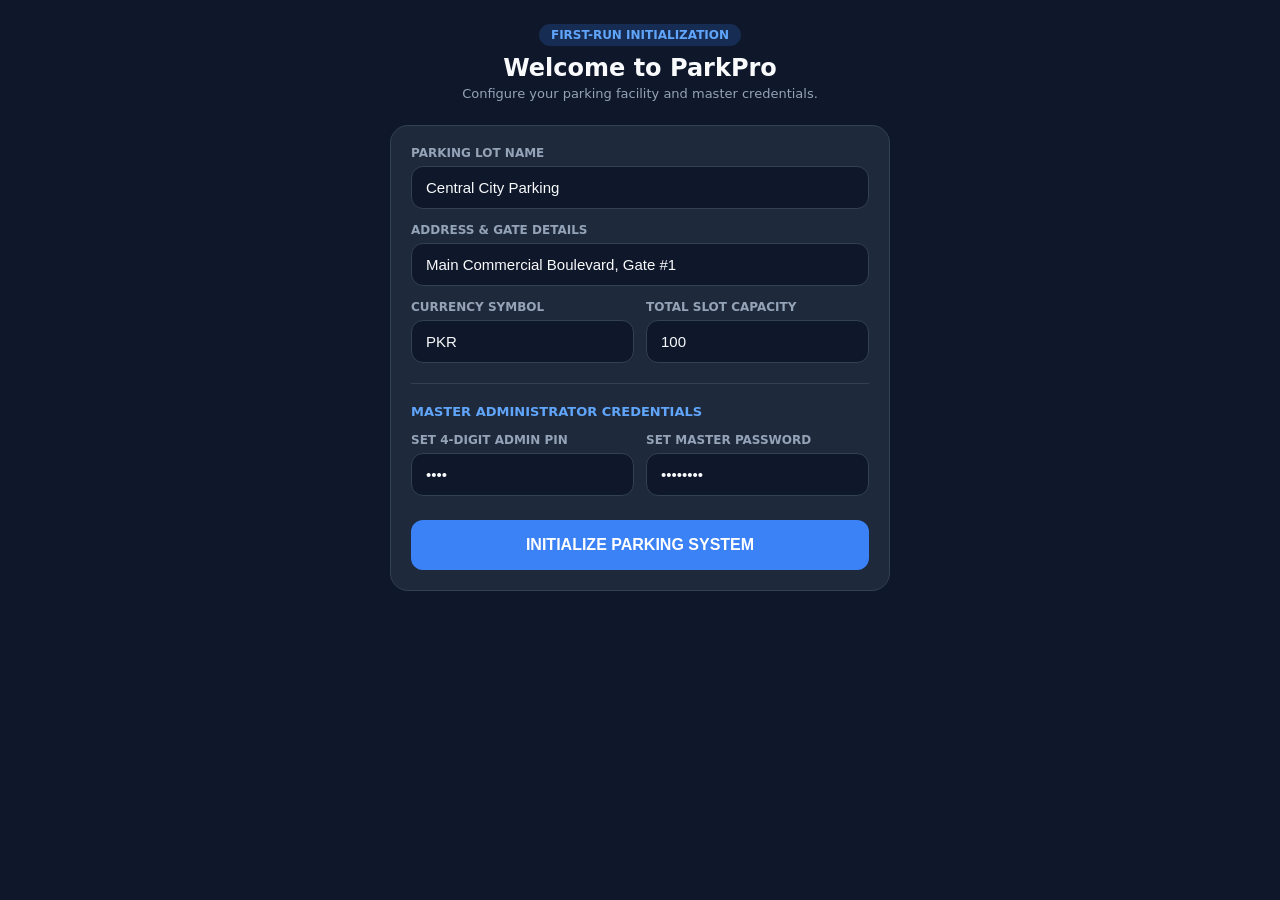
==== android/app/src/main/assets/index.html @ 8bcbd9bb "fix(android): bundle web assets locally with WebViewAssetLoader for 100% offline-first execution" ====
<!DOCTYPE html>
<html lang="en">
<head>
  <meta charset="UTF-8">
  <meta name="viewport" content="width=device-width, initial-scale=1.0, maximum-scale=1.0, user-scalable=no, viewport-fit=cover">
  <meta name="theme-color" content="#1e293b">
  <meta name="description" content="ParkPro: Offline-First Mobile Parking Management System">
  <link rel="manifest" href="manifest.json">
  <link rel="stylesheet" href="css/app.css">
  <title>ParkPro - Parking Management</title>
</head>
<body>

  <!-- Top App Header -->
  <header class="app-header">
    <div class="brand-wrapper">
      <div class="brand-logo">P</div>
      <div class="brand-title">ParkPro</div>
    </div>

    <div style="display:flex;align-items:center;gap:8px;">
      <!-- Language Switcher (English / Urdu) -->
      <button type="button" id="btnLangToggle" class="btn-mini-action" onclick="window.parkproI18n.toggleLanguage()" style="font-size:11px;font-weight:700;padding:4px 8px;">اردو</button>

      <!-- Active User Profile Chip -->
      <div id="userProfileChip" class="user-profile-chip" style="display:none;">
        <span id="userNameHeader">Admin</span>
        <span id="userRoleHeader" class="role-tag admin">ADMIN</span>
      </div>

      <!-- Network Status Badge -->
      <div id="networkStatus" class="status-badge">
        <span class="status-dot"></span>
        <span id="networkText">ONLINE</span>
      </div>

      <!-- Quick Lock Button -->
      <button type="button" id="btnLockApp" class="btn-lock" title="Lock App">
        <svg style="width:20px;height:20px;fill:currentColor;" viewBox="0 0 24 24"><path d="M18 8h-1V6c0-2.76-2.24-5-5-5S7 3.24 7 6v2H6c-1.1 0-2 .9-2 2v10c0 1.1.9 2 2 2h12c1.1 0 2-.9 2-2V10c0-1.1-.9-2-2-2zm-6 9c-1.1 0-2-.9-2-2s.9-2 2-2 2 .9 2 2-.9 2-2 2zm3.1-9H8.9V6c0-1.71 1.39-3.1 3.1-3.1 1.71 0 3.1 1.39 3.1 3.1v2z"/></svg>
      </button>
    </div>
  </header>

  <!-- Main Viewport -->
  <main class="main-content">
    
    <!-- VIEW 1: DASHBOARD -->
    <div id="viewDashboard" class="view-section">
      <section class="hero-actions">
        <button type="button" id="btnOpenEntry" class="action-btn btn-entry">
          <svg viewBox="0 0 24 24"><path d="M19 13h-6v6h-2v-6H5v-2h6V5h2v6h6v2z"/></svg>
          <span>SCAN PLATE</span>
        </button>
        <button type="button" id="btnOpenExit" class="action-btn btn-exit">
          <svg viewBox="0 0 24 24"><path d="M3 5v14c0 1.1.89 2 2 2h14c1.1 0 2-.9 2-2V5c0-1.1-.9-2-2-2H5c-1.11 0-2 .9-2 2zm12 4c0 1.66-1.34 3-3 3s-3-1.34-3-3 1.34-3 3-3 3 1.34 3 3zm-9 8c0-2 4-3.1 6-3.1s6 1.1 6 3.1v1H6v-1z"/></svg>
          <span>EXIT SCAN</span>
        </button>
      </section>

      <!-- Operational KPI Summary -->
      <section class="kpi-grid">
        <div class="kpi-card highlight">
          <span class="kpi-title">Currently Parked</span>
          <span id="kpiActiveParked" class="kpi-value">0</span>
        </div>
        <div class="kpi-card" data-allowed-roles="Admin,Manager">
          <span class="kpi-title">Today's Revenue</span>
          <span id="kpiTodayRevenue" class="kpi-value">0 PKR</span>
        </div>
        <div class="kpi-card">
          <span class="kpi-title">Today's Entries</span>
          <span id="kpiTodayEntries" class="kpi-value">0</span>
        </div>
        <div class="kpi-card">
          <span class="kpi-title">Today's Exits</span>
          <span id="kpiTodayExits" class="kpi-value">0</span>
        </div>
      </section>

      <!-- Occupancy Meter -->
      <section class="occupancy-card">
        <div class="occupancy-header">
          <span>Parking Lot Capacity</span>
          <span id="occupancyText">0 / 100 Slots (0%)</span>
        </div>
        <div class="progress-track">
          <div id="occupancyBar" class="progress-bar"></div>
        </div>
      </section>

      <!-- Recent Parked Vehicles List -->
      <div class="section-title">
        <span>Recent Parked Vehicles</span>
        <span style="font-size:12px;color:var(--accent-primary);cursor:pointer;" onclick="switchMainView('vehicles')">View All →</span>
      </div>

      <section id="parkedList" class="session-list">
        <!-- Dynamically populated -->
      </section>
    </div>

    <!-- VIEW 2: VEHICLES REGISTRY -->
    <div id="viewVehicles" class="view-section" style="display:none;">
      <div class="search-bar-wrapper">
        <svg class="search-icon" viewBox="0 0 24 24"><path d="M15.5 14h-.79l-.28-.27C15.41 12.59 16 11.11 16 9.5 16 5.91 13.09 3 9.5 3S3 5.91 3 9.5 5.91 16 9.5 16c1.61 0 3.09-.59 4.23-1.57l.27.28v.79l5 4.99L20.49 19l-4.99-5zm-6 0C7.01 14 5 11.99 5 9.5S7.01 5 9.5 5 14 7.01 14 9.5 11.99 14 9.5 14z"/></svg>
        <input type="text" id="registrySearchInput" class="search-input" placeholder="Search by Plate (e.g. ABC) or Ticket #...">
      </div>

      <div id="categoryFilterScroll" class="filter-scroll">
        <button type="button" class="filter-pill active" data-type="all">All Categories</button>
      </div>

      <div class="section-title">
        <span id="registryCountText">Parked Vehicles</span>
        <span style="font-size:12px;cursor:pointer;" onclick="renderFullVehiclesRegistry()">🔄 Refresh</span>
      </div>

      <section id="fullVehiclesList" class="session-list">
        <!-- Dynamically populated -->
      </section>
    </div>

    <!-- VIEW 3: REPORTS & SHIFTS (Admin & Manager) -->
    <div id="viewReports" class="view-section" style="display:none;" data-allowed-roles="Admin,Manager">
      <!-- Date Range Filter Selector -->
      <div class="filter-scroll">
        <button type="button" id="rangeBtnToday" class="filter-pill active" onclick="setReportRange('today')">Today</button>
        <button type="button" id="rangeBtnYesterday" class="filter-pill" onclick="setReportRange('yesterday')">Yesterday</button>
        <button type="button" id="rangeBtnWeek" class="filter-pill" onclick="setReportRange('week')">Last 7 Days</button>
        <button type="button" id="rangeBtnAll" class="filter-pill" onclick="setReportRange('all')">All Time</button>
      </div>

      <!-- Financial Metrics Grid -->
      <section class="kpi-grid">
        <div class="kpi-card highlight">
          <span class="kpi-title">Collected Revenue</span>
          <span id="reportTotalRevenue" class="kpi-value">0 PKR</span>
        </div>
        <div class="kpi-card">
          <span class="kpi-title">Vehicles Checked Out</span>
          <span id="reportTotalCompleted" class="kpi-value">0</span>
        </div>
        <div class="kpi-card">
          <span class="kpi-title">Avg Park Duration</span>
          <span id="reportAvgDuration" class="kpi-value">0 mins</span>
        </div>
      </section>

      <!-- Operator Shift Status & Cash Reconciliation -->
      <div class="section-title">
        <span>Operator Shift & Drawer</span>
      </div>
      <div id="shiftStatusBox"></div>

      <!-- Revenue By Vehicle Type Breakdown -->
      <div class="section-title">
        <span>Revenue by Vehicle Category</span>
      </div>
      <div id="reportTypeTable"></div>

      <!-- Export & Data Tools -->
      <div class="section-title">
        <span>Data Export & Portability</span>
      </div>
      <div style="display:grid;grid-template-columns:1fr 1fr;gap:8px;">
        <button type="button" class="submit-btn" style="background:#0284c7;font-size:13px;padding:12px;" onclick="window.parkproReports.exportToCsv()">📥 EXPORT CSV</button>
        <button type="button" class="submit-btn" style="background:#059669;font-size:13px;padding:12px;" onclick="window.parkproReports.exportToExcel()">📊 EXPORT EXCEL</button>
      </div>
      <div style="display:grid;grid-template-columns:1fr 1fr;gap:8px;margin-top:6px;">
        <button type="button" class="submit-btn" style="background:var(--bg-card);font-size:13px;padding:12px;" onclick="window.parkproReports.exportDatabaseBackup()">💾 BACKUP DB</button>
        <label class="submit-btn" style="background:var(--bg-card);font-size:13px;padding:12px;text-align:center;cursor:pointer;">
          📂 RESTORE DB
          <input type="file" accept=".json" style="display:none;" onchange="window.parkproReports.importDatabaseBackup(this.files[0])">
        </label>
      </div>

      <!-- System Audit Trail -->
      <div class="section-title" style="margin-top:10px;">
        <span>Recent Audit Logs</span>
      </div>
      <div id="auditLogsList" style="max-height:180px;overflow-y:auto;"></div>
    </div>

  </main>

  <!-- Bottom Navigation Bar (Role-Gated) -->
  <nav class="bottom-nav">
    <button type="button" id="btnNavDashboard" class="nav-item active" onclick="switchMainView('dashboard')">
      <svg viewBox="0 0 24 24"><path d="M3 13h8V3H3v10zm0 8h8v-6H3v6zm10 0h8V11h-8v10zm0-18v6h8V3h-8z"/></svg>
      <span>Dashboard</span>
    </button>
    <button type="button" id="btnNavVehicles" class="nav-item" onclick="switchMainView('vehicles')">
      <svg viewBox="0 0 24 24"><path d="M18.92 6.01C18.72 5.42 18.16 5 17.5 5h-11c-.66 0-1.21.42-1.42 1.01L3 12v8c0 .55.45 1 1 1h1c.55 0 1-.45 1-1v-1h12v1c0 .55.45 1 1 1h1c.55 0 1-.45 1-1v-8l-2.08-5.99zM6.5 16c-.83 0-1.5-.67-1.5-1.5S5.67 13 6.5 13s1.5.67 1.5 1.5S7.33 16 6.5 16zm11 0c-.83 0-1.5-.67-1.5-1.5s.67-1.5 1.5-1.5 1.5.67 1.5 1.5-.67 1.5-1.5 1.5zM5 11l1.5-4.5h11L19 11H5z"/></svg>
      <span>Vehicles</span>
    </button>
    <button type="button" id="btnNavReports" class="nav-item" data-allowed-roles="Admin,Manager" onclick="switchMainView('reports')">
      <svg viewBox="0 0 24 24"><path d="M19 3H5c-1.1 0-2 .9-2 2v14c0 1.1.9 2 2 2h14c1.1 0 2-.9 2-2V5c0-1.1-.9-2-2-2zm-5 14H7v-2h7v2zm3-4H7v-2h10v2zm0-4H7V7h10v2z"/></svg>
      <span>Reports</span>
    </button>
    <button type="button" id="btnNavSettings" class="nav-item" data-allowed-roles="Admin">
      <svg viewBox="0 0 24 24"><path d="M19.14 12.94c.04-.3.06-.61.06-.94 0-.32-.02-.64-.07-.94l2.03-1.58c.18-.14.23-.41.12-.61l-1.92-3.32c-.12-.22-.37-.29-.59-.22l-2.39.96c-.5-.38-1.03-.7-1.62-.94l-.36-2.54c-.04-.24-.24-.41-.48-.41h-3.84c-.24 0-.43.17-.47.41l-.36 2.54c-.59.24-1.13.57-1.62.94l-2.39-.96c-.22-.08-.47 0-.59.22L2.74 8.87c-.12.21-.08.47.12.61l2.03 1.58c-.05.3-.09.63-.09.94s.02.64.07.94l-2.03 1.58c-.18.14-.23.41-.12.61l1.92 3.32c.12.22.37.29.59.22l2.39-.96c.5.38 1.03.7 1.62.94l.36 2.54c.05.24.24.41.48.41h3.84c.24 0 .44-.17.47-.41l.36-2.54c.59-.24 1.13-.56 1.62-.94l2.39.96c.22.08.47 0 .59-.22l1.92-3.32c.12-.22.07-.47-.12-.61l-2.01-1.58zM12 15.6c-1.98 0-3.6-1.62-3.6-3.6s1.62-3.6 3.6-3.6 3.6 1.62 3.6 3.6-1.62 3.6-3.6 3.6z"/></svg>
      <span>Settings</span>
    </button>
  </nav>

  <!-- Modal: Vehicle Entry with Live Camera & OCR -->
  <div id="entryModal" class="modal-overlay">
    <div class="modal-sheet">
      <div class="modal-header">
        <span class="modal-title">New Vehicle Entry</span>
        <button type="button" id="btnCloseEntry" class="close-btn">✕</button>
      </div>

      <form id="entryForm">
        <label style="font-size:12px;font-weight:600;color:var(--text-muted);display:block;margin-bottom:8px;">1. SELECT VEHICLE TYPE</label>
        <div id="vehicleTypeGrid" class="type-grid"></div>

        <label style="font-size:12px;font-weight:600;color:var(--text-muted);display:block;margin-bottom:8px;">2. SCAN OR ENTER PLATE</label>
        
        <div class="camera-box" style="position:relative;">
          <video id="cameraVideo" style="width:100%;height:100%;object-fit:cover;display:none;" autoplay playsinline muted></video>
          <canvas id="cameraCanvas" style="display:none;"></canvas>
          
          <div id="cameraReticle" style="display:none;position:absolute;inset:20% 10%;border:2px solid #3b82f6;border-radius:8px;pointer-events:none;box-shadow:0 0 0 9999px rgba(0,0,0,0.4);">
            <div style="position:absolute;top:50%;left:50%;transform:translate(-50%,-50%);font-size:11px;color:#fff;background:rgba(0,0,0,0.6);padding:2px 8px;border-radius:4px;">ALIGN PLATE HERE</div>
          </div>

          <div id="cameraPlaceholder" style="text-align:center;color:var(--text-muted);font-size:13px;">
            <svg style="width:36px;height:36px;fill:#64748b;margin-bottom:6px;" viewBox="0 0 24 24"><path d="M12 15c1.66 0 3-1.34 3-3s-1.34-3-3-3-3 1.34-3 3 1.34 3 3 3zm8-9h-3.17L15 4H9L7.17 6H4c-1.1 0-2 .9-2 2v12c0 1.1.9 2 2 2h16c1.1 0 2-.9 2-2V8c0-1.1-.9-2-2-2zm-8 13c-2.76 0-5-2.24-5-5s2.24-5 5-5 5 2.24 5 5-2.24 5-5 5z"/></svg>
            <div>Tap below to start camera scanner</div>
          </div>
        </div>

        <div style="display:flex;gap:8px;margin-bottom:12px;">
          <button type="button" id="btnToggleCamera" class="submit-btn" style="background:var(--bg-card);font-size:13px;padding:10px;">📷 OPEN CAMERA</button>
          <button type="button" id="btnSnapOcr" class="submit-btn" style="background:#0284c7;font-size:13px;padding:10px;display:none;">⚡ SNAP & READ PLATE</button>
        </div>

        <input type="text" id="entryPlateInput" class="plate-input-field" placeholder="ABC-1234" autocomplete="off" autocapitalize="characters" required>
        <button type="submit" class="submit-btn">PRINT TICKET & SAVE ENTRY</button>
      </form>
    </div>
  </div>

  <!-- Modal: Vehicle Exit & Anti-Tamper QR Verification -->
  <div id="exitModal" class="modal-overlay">
    <div class="modal-sheet">
      <div class="modal-header">
        <span class="modal-title">Vehicle Exit & Settlement</span>
        <button type="button" id="btnCloseExit" class="close-btn">✕</button>
      </div>

      <div style="display:flex;flex-direction:column;gap:12px;">
        <div id="exitCameraBox" class="camera-box" style="height:140px;position:relative;display:none;">
          <video id="exitQrVideo" style="width:100%;height:100%;object-fit:cover;" autoplay playsinline muted></video>
          <div style="position:absolute;inset:15%;border:2px dashed #10b981;border-radius:6px;pointer-events:none;"></div>
        </div>

        <div style="display:flex;gap:8px;">
          <button type="button" id="btnStartQrScanner" class="submit-btn" style="background:var(--bg-card);font-size:13px;padding:10px;">📷 SCAN TICKET QR</button>
          <button type="button" id="btnLostTicketToggle" class="submit-btn" style="background:#b91c1c;font-size:13px;padding:10px;">LOST TICKET</button>
        </div>

        <div style="display:flex;gap:8px;">
          <input type="text" id="exitTicketInput" class="plate-input-field" style="margin-bottom:0;font-size:18px;text-align:left;padding:10px 14px;" placeholder="Ticket # or Plate">
          <button type="button" id="btnSearchExit" class="submit-btn" style="width:auto;padding:0 20px;">CHECKOUT</button>
        </div>

        <div id="exitTamperAlert" class="badge-tampered" style="display:none;"></div>
        <div id="exitDetailsBox" style="display:none;"></div>
        
        <button type="button" id="btnConfirmExit" class="submit-btn" style="display:none;background:var(--accent-success);">COLLECT PAYMENT & OPEN GATE</button>
      </div>
    </div>
  </div>

  <!-- Modal: Admin Settings, Rates & Receipt Simulator -->
  <div id="settingsModal" class="modal-overlay">
    <div class="modal-sheet" style="max-width:550px;">
      <div class="modal-header">
        <span class="modal-title">System Settings & Rates</span>
        <button type="button" id="btnCloseSettings" class="close-btn">✕</button>
      </div>

      <!-- Settings Tabs -->
      <div class="settings-tab-bar">
        <button type="button" id="tabBtnProfile" class="settings-tab-btn active" onclick="switchSettingsTab('profile')">Facility Profile</button>
        <button type="button" id="tabBtnRates" class="settings-tab-btn" onclick="switchSettingsTab('rates')">Vehicle Rates</button>
        <button type="button" id="tabBtnReceipt" class="settings-tab-btn" onclick="switchSettingsTab('receipt')">Live Receipt</button>
        <button type="button" id="tabBtnPrinter" class="settings-tab-btn" onclick="switchSettingsTab('printer')">Printer</button>
      </div>

      <!-- Tab Content: Profile & Hardware -->
      <div id="tabContentProfile" class="settings-tab-content">
        <form id="settingsForm" style="display:flex;flex-direction:column;gap:12px;">
          <div class="form-group">
            <label class="form-label">Parking Facility Name</label>
            <input type="text" id="settingLotName" class="form-input" required>
          </div>
          <div class="form-group">
            <label class="form-label">Address & Gate Description</label>
            <input type="text" id="settingLotAddress" class="form-input" required>
          </div>
          <div style="display:grid;grid-template-columns:1fr 1fr;gap:10px;">
            <div class="form-group">
              <label class="form-label">Contact Phone</label>
              <input type="text" id="settingLotPhone" class="form-input" required>
            </div>
            <div class="form-group">
              <label class="form-label">Currency Symbol</label>
              <input type="text" id="settingCurrency" class="form-input" required>
            </div>
          </div>
          <div style="display:grid;grid-template-columns:1fr 1fr;gap:10px;">
            <div class="form-group">
              <label class="form-label">Total Slot Capacity</label>
              <input type="number" id="settingCapacity" class="form-input" required>
            </div>
            <div class="form-group">
              <label class="form-label">Thermal Paper Width</label>
              <select id="settingPrinterWidth" class="form-input" style="background:var(--bg-primary);">
                <option value="58">58 mm (Compact)</option>
                <option value="80">80 mm (Standard)</option>
              </select>
            </div>
          </div>
          <div class="form-group">
            <label class="form-label">Receipt Footer Note</label>
            <input type="text" id="settingReceiptFooter" class="form-input" required>
          </div>
          <div class="form-group">
            <label class="form-label">Central Server Sync API URL (Optional)</label>
            <input type="url" id="settingServerUrl" class="form-input" placeholder="e.g. http://192.168.1.100/server-php/api">
            <span style="font-size:11px;color:var(--text-muted);display:block;margin-top:4px;">Leave blank for standalone offline mode. Set to sync with remote PHP server.</span>
          </div>
          <button type="submit" class="submit-btn" style="margin-top:8px;">SAVE ALL SETTINGS</button>
        </form>
      </div>

      <!-- Tab Content: Rates Schedule -->
      <div id="tabContentRates" class="settings-tab-content" style="display:none;">
        <div style="font-size:12px;color:var(--text-muted);margin-bottom:12px;">Active per-vehicle tariff schedules:</div>
        <div id="ratesTableContainer"></div>
      </div>

      <!-- Tab Content: Live Receipt Preview -->
      <div id="tabContentReceipt" class="settings-tab-content" style="display:none;">
        <div style="display:flex;justify-content:space-between;align-items:center;margin-bottom:12px;">
          <span style="font-size:12px;color:var(--text-muted);">Real-time ESC/POS formatting:</span>
          <div style="display:flex;gap:6px;">
            <button type="button" class="settings-tab-btn" onclick="toggleReceiptWidth('58')">58mm</button>
            <button type="button" class="settings-tab-btn" onclick="toggleReceiptWidth('80')">80mm</button>
          </div>
        </div>
        <div id="receiptPreviewContent"></div>
      </div>

      <!-- Tab Content: Bluetooth Thermal Printer -->
      <div id="tabContentPrinter" class="settings-tab-content" style="display:none;">
        <div style="display:flex;flex-direction:column;gap:12px;">
          <div style="font-size:13px;color:var(--text-muted);">Configure 58mm/80mm Bluetooth ESC/POS receipt printer:</div>
          <button type="button" id="btnPairPrinter" class="submit-btn" style="background:#0284c7;">🔍 PAIR / CONNECT PRINTER</button>
          <button type="button" id="btnTestPrint" class="submit-btn" style="background:var(--bg-card);">🖨️ SEND TEST PRINT TICKET</button>
          <div id="printerStatusLog" style="font-size:12px;font-family:monospace;padding:10px;background:var(--bg-primary);border-radius:var(--radius-md);border:1px solid var(--border-color);color:var(--text-muted);">Printer status: Ready</div>
        </div>
      </div>

    </div>
  </div>

  <!-- Fullscreen Modal: PIN Login & User Switcher -->
  <div id="pinLoginModal" class="pin-overlay">
    <div class="pin-brand-title">ParkPro</div>
    <div class="pin-subtitle">Enter 4-Digit Operator PIN to Unlock</div>

    <!-- User Selector Carousel -->
    <div id="pinUserSelector" class="pin-user-grid"></div>

    <!-- 4 PIN Indicator Dots -->
    <div class="pin-dots-wrapper">
      <div class="pin-dot"></div>
      <div class="pin-dot"></div>
      <div class="pin-dot"></div>
      <div class="pin-dot"></div>
    </div>

    <!-- 3x4 Numpad Grid -->
    <div class="numpad-grid">
      <button type="button" class="numpad-btn" onclick="window.auth.appendPinDigit('1')">1</button>
      <button type="button" class="numpad-btn" onclick="window.auth.appendPinDigit('2')">2</button>
      <button type="button" class="numpad-btn" onclick="window.auth.appendPinDigit('3')">3</button>
      <button type="button" class="numpad-btn" onclick="window.auth.appendPinDigit('4')">4</button>
      <button type="button" class="numpad-btn" onclick="window.auth.appendPinDigit('5')">5</button>
      <button type="button" class="numpad-btn" onclick="window.auth.appendPinDigit('6')">6</button>
      <button type="button" class="numpad-btn" onclick="window.auth.appendPinDigit('7')">7</button>
      <button type="button" class="numpad-btn" onclick="window.auth.appendPinDigit('8')">8</button>
      <button type="button" class="numpad-btn" onclick="window.auth.appendPinDigit('9')">9</button>
      <button type="button" class="numpad-btn action-num" onclick="window.auth.clearPin()">CLEAR</button>
      <button type="button" class="numpad-btn" onclick="window.auth.appendPinDigit('0')">0</button>
      <button type="button" class="numpad-btn action-num" onclick="window.auth.deletePinDigit()">⌫</button>
    </div>
  </div>

  <!-- First-Run Setup Wizard Modal -->
  <div id="setupWizardModal" class="wizard-overlay">
    <div class="wizard-container">
      <div class="wizard-header">
        <span class="wizard-badge">FIRST-RUN INITIALIZATION</span>
        <h2 style="font-size:24px;font-weight:800;">Welcome to ParkPro</h2>
        <p style="font-size:13px;color:var(--text-muted);margin-top:4px;">Configure your parking facility and master credentials.</p>
      </div>

      <form id="setupWizardForm" class="wizard-card">
        <div class="form-group">
          <label class="form-label">Parking Lot Name</label>
          <input type="text" id="wizardLotName" class="form-input" value="Central City Parking" required>
        </div>

        <div class="form-group">
          <label class="form-label">Address & Gate Details</label>
          <input type="text" id="wizardLotAddress" class="form-input" value="Main Commercial Boulevard, Gate #1" required>
        </div>

        <div style="display:grid;grid-template-columns:1fr 1fr;gap:12px;">
          <div class="form-group">
            <label class="form-label">Currency Symbol</label>
            <input type="text" id="wizardCurrency" class="form-input" value="PKR" required>
          </div>
          <div class="form-group">
            <label class="form-label">Total Slot Capacity</label>
            <input type="number" id="wizardCapacity" class="form-input" value="100" min="1" required>
          </div>
        </div>

        <hr style="border:none;border-top:1px solid var(--border-color);margin:6px 0;">

        <div style="font-size:13px;font-weight:700;color:#60a5fa;">MASTER ADMINISTRATOR CREDENTIALS</div>

        <div style="display:grid;grid-template-columns:1fr 1fr;gap:12px;">
          <div class="form-group">
            <label class="form-label">Set 4-Digit Admin PIN</label>
            <input type="password" id="wizardAdminPin" class="form-input" maxlength="4" pattern="[0-9]{4}" value="1234" required>
          </div>
          <div class="form-group">
            <label class="form-label">Set Master Password</label>
            <input type="password" id="wizardAdminPassword" class="form-input" value="admin123" required>
          </div>
        </div>

        <button type="submit" class="submit-btn" style="margin-top:10px;">INITIALIZE PARKING SYSTEM</button>
      </form>
    </div>
  </div>

  <!-- Scripts -->
  <script src="js/db.js"></script>
  <script src="js/auth.js"></script>
  <script src="js/fee-engine.js"></script>
  <script src="js/settings.js"></script>
  <script src="js/camera-ocr.js"></script>
  <script src="js/printer.js"></script>
  <script src="js/qr-verifier.js"></script>
  <script src="js/reports.js"></script>
  <script src="js/sync.js"></script>
  <script src="js/i18n.js"></script>
  <script src="js/app.js"></script>
</body>
</html>
---- android/app/src/main/assets/css/app.css ----
:root {
  --bg-primary: #0f172a;
  --bg-surface: #1e293b;
  --bg-card: #334155;
  --bg-card-hover: #475569;
  --text-main: #f8fafc;
  --text-muted: #94a3b8;
  --accent-primary: #3b82f6;
  --accent-success: #10b981;
  --accent-warning: #f59e0b;
  --accent-danger: #ef4444;
  --border-color: #334155;
  --radius-sm: 8px;
  --radius-md: 12px;
  --radius-lg: 18px;
  --shadow-sm: 0 1px 3px rgba(0, 0, 0, 0.3);
  --shadow-md: 0 4px 6px -1px rgba(0, 0, 0, 0.4);
  --shadow-lg: 0 10px 15px -3px rgba(0, 0, 0, 0.5);
  --font-sans: system-ui, -apple-system, BlinkMacSystemFont, 'Segoe UI', Roboto, sans-serif;
  --safe-bottom: env(safe-area-inset-bottom, 16px);
}

* {
  box-sizing: border-box;
  margin: 0;
  padding: 0;
  -webkit-tap-highlight-color: transparent;
}

body {
  font-family: var(--font-sans);
  background-color: var(--bg-primary);
  color: var(--text-main);
  min-height: 100vh;
  display: flex;
  flex-direction: column;
  overflow-x: hidden;
  user-select: none;
  -webkit-user-select: none;
}

/* Header & Top Bar */
.app-header {
  background: var(--bg-surface);
  border-bottom: 1px solid var(--border-color);
  padding: 12px 16px;
  display: flex;
  justify-content: space-between;
  align-items: center;
  position: sticky;
  top: 0;
  z-index: 50;
}

.brand-wrapper {
  display: flex;
  align-items: center;
  gap: 10px;
}

.brand-logo {
  width: 34px;
  height: 34px;
  border-radius: var(--radius-sm);
  background: linear-gradient(135deg, var(--accent-primary), var(--accent-success));
  display: flex;
  align-items: center;
  justify-content: center;
  font-weight: 800;
  font-size: 18px;
  color: #fff;
}

.brand-title {
  font-size: 18px;
  font-weight: 700;
  letter-spacing: -0.5px;
}

.status-badge {
  display: inline-flex;
  align-items: center;
  gap: 6px;
  padding: 4px 10px;
  border-radius: 9999px;
  font-size: 12px;
  font-weight: 600;
  background: rgba(16, 185, 129, 0.15);
  color: var(--accent-success);
}

.status-badge.offline {
  background: rgba(245, 158, 11, 0.15);
  color: var(--accent-warning);
}

.status-dot {
  width: 8px;
  height: 8px;
  border-radius: 50%;
  background: currentColor;
}

/* Main Container */
.main-content {
  flex: 1;
  padding: 16px;
  max-width: 600px;
  margin: 0 auto;
  width: 100%;
  display: flex;
  flex-direction: column;
  gap: 16px;
  padding-bottom: calc(80px + var(--safe-bottom));
}

/* Quick Action Buttons */
.hero-actions {
  display: grid;
  grid-template-columns: 1fr 1fr;
  gap: 12px;
}

.action-btn {
  appearance: none;
  border: none;
  border-radius: var(--radius-md);
  padding: 16px;
  font-size: 16px;
  font-weight: 700;
  display: flex;
  flex-direction: column;
  align-items: center;
  justify-content: center;
  gap: 8px;
  cursor: pointer;
  transition: transform 0.1s ease, filter 0.15s ease;
  touch-action: manipulation;
  min-height: 88px;
  box-shadow: var(--shadow-md);
}

.action-btn:active {
  transform: scale(0.97);
}

.action-btn.btn-entry {
  background: linear-gradient(135deg, #2563eb, #1d4ed8);
  color: #fff;
}

.action-btn.btn-exit {
  background: linear-gradient(135deg, #059669, #047857);
  color: #fff;
}

.action-btn svg {
  width: 28px;
  height: 28px;
  fill: currentColor;
}

/* KPI Summary Cards Grid */
.kpi-grid {
  display: grid;
  grid-template-columns: repeat(2, 1fr);
  gap: 12px;
}

.kpi-card {
  background: var(--bg-surface);
  border: 1px solid var(--border-color);
  border-radius: var(--radius-md);
  padding: 14px;
  display: flex;
  flex-direction: column;
  gap: 4px;
}

.kpi-title {
  font-size: 12px;
  font-weight: 600;
  color: var(--text-muted);
  text-transform: uppercase;
  letter-spacing: 0.5px;
}

.kpi-value {
  font-size: 24px;
  font-weight: 800;
  color: var(--text-main);
}

.kpi-card.highlight {
  border-color: rgba(59, 130, 246, 0.4);
}

/* Occupancy Meter */
.occupancy-card {
  background: var(--bg-surface);
  border: 1px solid var(--border-color);
  border-radius: var(--radius-md);
  padding: 14px;
  display: flex;
  flex-direction: column;
  gap: 8px;
}

.occupancy-header {
  display: flex;
  justify-content: space-between;
  font-size: 13px;
  font-weight: 600;
}

.progress-track {
  width: 100%;
  height: 10px;
  background: var(--bg-card);
  border-radius: 9999px;
  overflow: hidden;
}

.progress-bar {
  height: 100%;
  width: 0%;
  background: linear-gradient(90deg, var(--accent-success), var(--accent-primary));
  border-radius: 9999px;
  transition: width 0.4s ease;
}

/* Recent Activity & Parked Vehicles */
.section-title {
  font-size: 15px;
  font-weight: 700;
  color: var(--text-muted);
  display: flex;
  justify-content: space-between;
  align-items: center;
}

.session-list {
  display: flex;
  flex-direction: column;
  gap: 8px;
}

.session-item {
  background: var(--bg-surface);
  border: 1px solid var(--border-color);
  border-radius: var(--radius-md);
  padding: 12px 14px;
  display: flex;
  justify-content: space-between;
  align-items: center;
}

.plate-pill {
  font-size: 16px;
  font-weight: 800;
  letter-spacing: 1px;
  background: #000;
  color: #fbbf24;
  padding: 4px 10px;
  border-radius: var(--radius-sm);
  border: 1px solid #4b5563;
  display: inline-block;
}

.session-meta {
  display: flex;
  flex-direction: column;
  align-items: flex-end;
  gap: 2px;
}

.session-time {
  font-size: 12px;
  color: var(--text-muted);
}

.session-type {
  font-size: 11px;
  font-weight: 700;
  text-transform: uppercase;
  color: var(--accent-primary);
}

/* Bottom Navigation Bar */
.bottom-nav {
  position: fixed;
  bottom: 0;
  left: 0;
  right: 0;
  background: var(--bg-surface);
  border-top: 1px solid var(--border-color);
  display: flex;
  justify-content: space-around;
  padding: 8px 12px calc(8px + var(--safe-bottom));
  z-index: 40;
}

.nav-item {
  display: flex;
  flex-direction: column;
  align-items: center;
  gap: 4px;
  background: none;
  border: none;
  color: var(--text-muted);
  font-size: 11px;
  font-weight: 600;
  cursor: pointer;
  padding: 6px 12px;
  border-radius: var(--radius-sm);
  transition: color 0.15s ease;
}

.nav-item.active {
  color: var(--accent-primary);
}

.nav-item svg {
  width: 22px;
  height: 22px;
  fill: currentColor;
}

/* Modal Windows */
.modal-overlay {
  position: fixed;
  inset: 0;
  background: rgba(0, 0, 0, 0.75);
  backdrop-filter: blur(4px);
  display: none;
  align-items: flex-end;
  justify-content: center;
  z-index: 100;
}

.modal-overlay.active {
  display: flex;
}

.modal-sheet {
  background: var(--bg-surface);
  width: 100%;
  max-width: 500px;
  border-radius: var(--radius-lg) var(--radius-lg) 0 0;
  padding: 20px 18px calc(24px + var(--safe-bottom));
  box-shadow: var(--shadow-lg);
  max-height: 90vh;
  overflow-y: auto;
  animation: slideUp 0.2s cubic-bezier(0.16, 1, 0.3, 1);
}

@keyframes slideUp {
  from { transform: translateY(100%); }
  to { transform: translateY(0); }
}

.modal-header {
  display: flex;
  justify-content: space-between;
  align-items: center;
  margin-bottom: 16px;
}

.modal-title {
  font-size: 18px;
  font-weight: 800;
}

.close-btn {
  background: var(--bg-card);
  border: none;
  color: var(--text-muted);
  font-size: 16px;
  width: 32px;
  height: 32px;
  border-radius: 50%;
  cursor: pointer;
}

/* Vehicle Types Selector */
.type-grid {
  display: grid;
  grid-template-columns: repeat(3, 1fr);
  gap: 8px;
  margin-bottom: 16px;
}

.type-btn {
  background: var(--bg-card);
  border: 2px solid transparent;
  border-radius: var(--radius-md);
  padding: 12px 6px;
  display: flex;
  flex-direction: column;
  align-items: center;
  gap: 6px;
  cursor: pointer;
  color: var(--text-main);
  font-size: 12px;
  font-weight: 700;
}

.type-btn.selected {
  border-color: var(--accent-primary);
  background: rgba(59, 130, 246, 0.15);
  color: #60a5fa;
}

/* Camera and Plate Input */
.camera-box {
  width: 100%;
  height: 180px;
  background: #000;
  border-radius: var(--radius-md);
  margin-bottom: 14px;
  position: relative;
  overflow: hidden;
  display: flex;
  align-items: center;
  justify-content: center;
  border: 2px dashed #475569;
}

.plate-input-field {
  width: 100%;
  background: #000;
  color: #fbbf24;
  font-family: monospace;
  font-size: 26px;
  font-weight: 800;
  text-align: center;
  letter-spacing: 3px;
  padding: 12px;
  border: 2px solid #334155;
  border-radius: var(--radius-md);
  margin-bottom: 16px;
  text-transform: uppercase;
}

.plate-input-field:focus {
  border-color: var(--accent-primary);
  outline: none;
}

.submit-btn {
  width: 100%;
  padding: 16px;
  border: none;
  border-radius: var(--radius-md);
  background: var(--accent-primary);
  color: #fff;
  font-size: 16px;
  font-weight: 700;
  cursor: pointer;
}

/* --- Phase 2: Auth, RBAC & Wizard Styles --- */

.user-profile-chip {
  display: inline-flex;
  align-items: center;
  gap: 8px;
  background: var(--bg-card);
  padding: 4px 10px;
  border-radius: 9999px;
  font-size: 13px;
  font-weight: 600;
  border: 1px solid var(--border-color);
}

.role-tag {
  font-size: 10px;
  padding: 2px 6px;
  border-radius: 4px;
  font-weight: 800;
  text-transform: uppercase;
}

.role-tag.admin {
  background: #7c3aed;
  color: #fff;
}

.role-tag.manager {
  background: #0284c7;
  color: #fff;
}

.role-tag.operator {
  background: #059669;
  color: #fff;
}

.btn-lock {
  background: transparent;
  border: none;
  color: var(--text-muted);
  cursor: pointer;
  display: flex;
  align-items: center;
  padding: 4px;
  border-radius: var(--radius-sm);
}

.btn-lock:active {
  color: var(--text-main);
}

/* Fullscreen PIN Modal */
.pin-overlay {
  position: fixed;
  inset: 0;
  background: var(--bg-primary);
  z-index: 200;
  display: none;
  flex-direction: column;
  justify-content: center;
  align-items: center;
  padding: 24px 16px;
}

.pin-overlay.active {
  display: flex;
}

.pin-brand-title {
  font-size: 26px;
  font-weight: 800;
  margin-bottom: 4px;
  letter-spacing: -0.5px;
}

.pin-subtitle {
  font-size: 13px;
  color: var(--text-muted);
  margin-bottom: 24px;
}

/* User Selection Carousel/Grid */
.pin-user-grid {
  display: flex;
  gap: 10px;
  margin-bottom: 24px;
  max-width: 360px;
  width: 100%;
  overflow-x: auto;
  padding: 4px 0;
}

.pin-user-btn {
  background: var(--bg-surface);
  border: 2px solid transparent;
  border-radius: var(--radius-md);
  padding: 10px 14px;
  display: flex;
  flex-direction: column;
  align-items: center;
  gap: 6px;
  cursor: pointer;
  color: var(--text-main);
  min-width: 90px;
  flex-shrink: 0;
}

.pin-user-btn.selected {
  border-color: var(--accent-primary);
  background: rgba(59, 130, 246, 0.15);
}

.user-avatar {
  width: 36px;
  height: 36px;
  border-radius: 50%;
  background: var(--bg-card);
  display: flex;
  align-items: center;
  justify-content: center;
  font-weight: 800;
  color: #fff;
}

.user-name {
  font-size: 13px;
  font-weight: 700;
}

.user-role-badge {
  font-size: 10px;
  color: var(--text-muted);
  text-transform: uppercase;
}

/* Masked PIN Indicator Dots */
.pin-dots-wrapper {
  display: flex;
  gap: 16px;
  margin-bottom: 32px;
}

.pin-dot {
  width: 18px;
  height: 18px;
  border-radius: 50%;
  border: 2px solid var(--border-color);
  background: transparent;
  transition: all 0.15s ease;
}

.pin-dot.filled {
  background: var(--accent-primary);
  border-color: var(--accent-primary);
  transform: scale(1.15);
  box-shadow: 0 0 10px rgba(59, 130, 246, 0.5);
}

/* 3x4 Numpad Grid */
.numpad-grid {
  display: grid;
  grid-template-columns: repeat(3, 1fr);
  gap: 14px;
  max-width: 280px;
  width: 100%;
}

.numpad-btn {
  width: 76px;
  height: 76px;
  border-radius: 50%;
  background: var(--bg-surface);
  border: 1px solid var(--border-color);
  color: var(--text-main);
  font-size: 28px;
  font-weight: 700;
  display: flex;
  align-items: center;
  justify-content: center;
  cursor: pointer;
  touch-action: manipulation;
  transition: transform 0.08s ease, background-color 0.1s ease;
  margin: 0 auto;
}

.numpad-btn:active {
  transform: scale(0.92);
  background: var(--bg-card);
}

.numpad-btn.action-num {
  font-size: 14px;
  font-weight: 600;
  color: var(--text-muted);
}

/* First-Run Setup Wizard */
.wizard-overlay {
  position: fixed;
  inset: 0;
  background: var(--bg-primary);
  z-index: 300;
  display: none;
  padding: 24px 16px;
  overflow-y: auto;
}

.wizard-overlay.active {
  display: block;
}

.wizard-container {
  max-width: 500px;
  margin: 0 auto;
  display: flex;
  flex-direction: column;
  gap: 16px;
}

.wizard-header {
  text-align: center;
  margin-bottom: 8px;
}

.wizard-badge {
  background: rgba(59, 130, 246, 0.2);
  color: #60a5fa;
  padding: 4px 12px;
  border-radius: 9999px;
  font-size: 12px;
  font-weight: 700;
  display: inline-block;
  margin-bottom: 8px;
}

.wizard-card {
  background: var(--bg-surface);
  border: 1px solid var(--border-color);
  border-radius: var(--radius-lg);
  padding: 20px;
  display: flex;
  flex-direction: column;
  gap: 14px;
}

.form-group {
  display: flex;
  flex-direction: column;
  gap: 6px;
}

.form-label {
  font-size: 12px;
  font-weight: 700;
  color: var(--text-muted);
  text-transform: uppercase;
}

.form-input {
  background: var(--bg-primary);
  border: 1px solid var(--border-color);
  color: var(--text-main);
  padding: 12px 14px;
  border-radius: var(--radius-md);
  font-size: 15px;
}

.form-input:focus {
  border-color: var(--accent-primary);
  outline: none;
}

/* --- Phase 3: Settings & Thermal Receipt Simulator Styles --- */

.rate-config-card {
  background: var(--bg-card);
  border: 1px solid var(--border-color);
  border-radius: var(--radius-md);
  padding: 12px;
  margin-bottom: 8px;
}

/* Simulated Thermal Paper */
.receipt-paper {
  background: #ffffff;
  color: #000000;
  font-family: 'Courier New', Courier, monospace;
  font-size: 11px;
  line-height: 1.35;
  padding: 16px 14px;
  margin: 0 auto;
  border-radius: 4px;
  box-shadow: 0 4px 12px rgba(0, 0, 0, 0.4);
  transition: width 0.2s ease;
  user-select: text;
  -webkit-user-select: text;
}

.receipt-paper.width-58mm {
  max-width: 270px;
}

.receipt-paper.width-80mm {
  max-width: 360px;
}

.receipt-header-center {
  text-align: center;
  font-size: 11px;
  line-height: 1.4;
}

.receipt-lot-title {
  font-size: 14px;
  font-weight: 900;
  letter-spacing: 0.5px;
}

.receipt-divider {
  text-align: center;
  margin: 6px 0;
  overflow: hidden;
  white-space: nowrap;
  letter-spacing: -1px;
  color: #64748b;
}

.receipt-center {
  text-align: center;
}

.receipt-plate-bold {
  font-size: 24px;
  font-weight: 900;
  letter-spacing: 2px;
  margin: 4px 0;
}

.receipt-row {
  display: flex;
  justify-content: space-between;
  margin: 3px 0;
}

.receipt-qr-box {
  display: flex;
  flex-direction: column;
  align-items: center;
  justify-content: center;
  margin: 8px 0;
}

.receipt-qr-mock {
  width: 90px;
  height: 90px;
  border: 2px solid #000;
  display: flex;
  flex-direction: column;
  align-items: center;
  justify-content: center;
  background: #f8fafc;
}

.receipt-footer-center {
  text-align: center;
  font-size: 10px;
  line-height: 1.3;
}

/* Tabs inside Settings Modal */
.settings-tab-bar {
  display: flex;
  gap: 8px;
  border-bottom: 1px solid var(--border-color);
  padding-bottom: 8px;
  margin-bottom: 16px;
}

.settings-tab-btn {
  background: transparent;
  border: none;
  color: var(--text-muted);
  font-size: 13px;
  font-weight: 700;
  padding: 6px 12px;
  border-radius: var(--radius-sm);
  cursor: pointer;
}

.settings-tab-btn.active {
  background: var(--bg-card);
  color: var(--accent-primary);
}

/* --- Phase 6 & 7: QR Scanner, Advanced Dashboard & Vehicles View Styles --- */

.view-section {
  display: flex;
  flex-direction: column;
  gap: 16px;
}

.search-bar-wrapper {
  position: relative;
  width: 100%;
}

.search-input {
  width: 100%;
  background: var(--bg-surface);
  border: 1px solid var(--border-color);
  color: var(--text-main);
  padding: 12px 14px 12px 40px;
  border-radius: var(--radius-md);
  font-size: 14px;
}

.search-input:focus {
  border-color: var(--accent-primary);
  outline: none;
}

.search-icon {
  position: absolute;
  left: 14px;
  top: 50%;
  transform: translateY(-50%);
  width: 18px;
  height: 18px;
  fill: var(--text-muted);
}

.filter-scroll {
  display: flex;
  gap: 8px;
  overflow-x: auto;
  padding-bottom: 4px;
}

.filter-pill {
  background: var(--bg-surface);
  border: 1px solid var(--border-color);
  border-radius: 9999px;
  padding: 6px 14px;
  font-size: 12px;
  font-weight: 700;
  color: var(--text-muted);
  cursor: pointer;
  white-space: nowrap;
  display: flex;
  align-items: center;
  gap: 6px;
}

.filter-pill.active {
  background: var(--accent-primary);
  border-color: var(--accent-primary);
  color: #fff;
}

.session-actions {
  display: flex;
  gap: 6px;
  margin-top: 8px;
}

.btn-mini-action {
  background: var(--bg-card);
  border: 1px solid var(--border-color);
  color: var(--text-main);
  padding: 4px 10px;
  border-radius: var(--radius-sm);
  font-size: 11px;
  font-weight: 700;
  cursor: pointer;
}

.btn-mini-action.accent {
  background: rgba(16, 185, 129, 0.2);
  border-color: rgba(16, 185, 129, 0.5);
  color: #34d399;
}

.badge-tampered {
  background: rgba(239, 68, 68, 0.2);
  color: #f87171;
  border: 1px solid #ef4444;
  padding: 8px 12px;
  border-radius: var(--radius-md);
  font-size: 13px;
  font-weight: 800;
  text-align: center;
  margin-bottom: 10px;
}

.progress-bar.warning {
  background: linear-gradient(90deg, #f59e0b, #d97706);
}

.progress-bar.danger {
  background: linear-gradient(90deg, #ef4444, #b91c1c);
}

/* --- Phase 10: Urdu RTL Mode Styles --- */

.rtl-mode {
  direction: rtl;
  text-align: right;
}

.rtl-mode .brand-wrapper {
  flex-direction: row-reverse;
}

.rtl-mode .session-meta {
  align-items: flex-start;
}

.rtl-mode .search-input {
  padding: 12px 40px 12px 14px;
}

.rtl-mode .search-icon {
  left: auto;
  right: 14px;
}
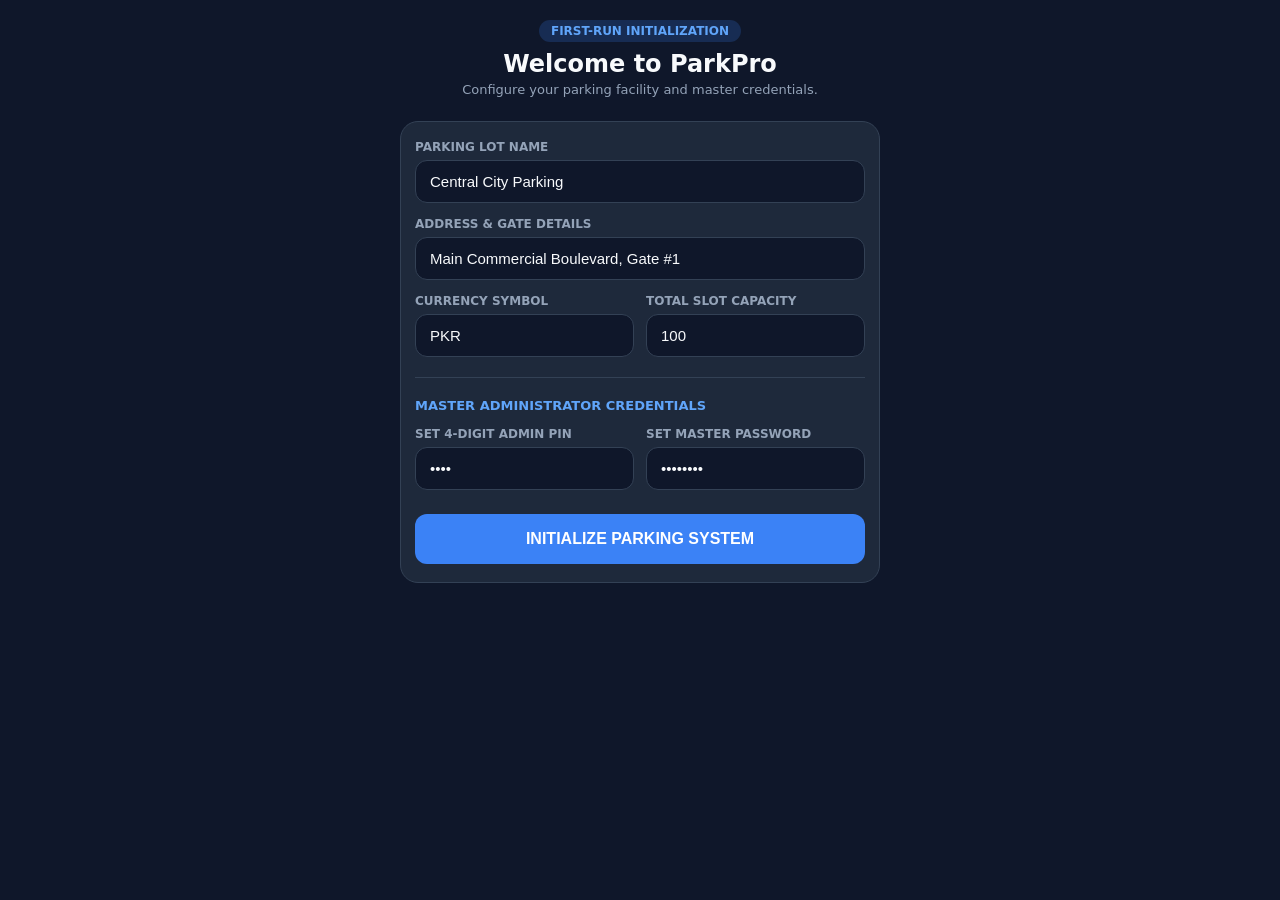
==== commit 07948462: "fix: integrate native MLKit OCR plate scanning, native Android Bluetooth printing, and fix mobile UI" ====
--- a/android/app/src/main/assets/index.html
+++ b/android/app/src/main/assets/index.html
@@ -301,7 +301,7 @@
             <label class="form-label">Address & Gate Description</label>
             <input type="text" id="settingLotAddress" class="form-input" required>
           </div>
-          <div style="display:grid;grid-template-columns:1fr 1fr;gap:10px;">
+          <div class="form-grid-2">
             <div class="form-group">
               <label class="form-label">Contact Phone</label>
               <input type="text" id="settingLotPhone" class="form-input" required>
@@ -311,7 +311,7 @@
               <input type="text" id="settingCurrency" class="form-input" required>
             </div>
           </div>
-          <div style="display:grid;grid-template-columns:1fr 1fr;gap:10px;">
+          <div class="form-grid-2">
             <div class="form-group">
               <label class="form-label">Total Slot Capacity</label>
               <input type="number" id="settingCapacity" class="form-input" required>
@@ -358,9 +358,22 @@
       <!-- Tab Content: Bluetooth Thermal Printer -->
       <div id="tabContentPrinter" class="settings-tab-content" style="display:none;">
         <div style="display:flex;flex-direction:column;gap:12px;">
-          <div style="font-size:13px;color:var(--text-muted);">Configure 58mm/80mm Bluetooth ESC/POS receipt printer:</div>
-          <button type="button" id="btnPairPrinter" class="submit-btn" style="background:#0284c7;">🔍 PAIR / CONNECT PRINTER</button>
-          <button type="button" id="btnTestPrint" class="submit-btn" style="background:var(--bg-card);">🖨️ SEND TEST PRINT TICKET</button>
+          <div style="font-size:13px;color:var(--text-muted);">Configure 58mm / 80mm Bluetooth ESC/POS receipt printer:</div>
+
+          <div class="form-group">
+            <label class="form-label">Active Thermal Printer</label>
+            <select id="pairedPrintersSelect" class="form-input" style="background:var(--bg-primary);">
+              <option value="">-- No Printer Selected --</option>
+            </select>
+          </div>
+
+          <div class="form-grid-2">
+            <button type="button" id="btnRefreshPrinters" class="submit-btn" style="background:#0284c7;font-size:13px;padding:10px;">🔄 SCAN PAIRED</button>
+            <button type="button" id="btnOpenBtSettings" class="submit-btn" style="background:#475569;font-size:13px;padding:10px;">⚙️ BT SETTINGS</button>
+          </div>
+
+          <button type="button" id="btnTestPrint" class="submit-btn" style="background:var(--accent-success);font-size:14px;padding:12px;">🖨️ SEND TEST PRINT TICKET</button>
+
           <div id="printerStatusLog" style="font-size:12px;font-family:monospace;padding:10px;background:var(--bg-primary);border-radius:var(--radius-md);border:1px solid var(--border-color);color:var(--text-muted);">Printer status: Ready</div>
         </div>
       </div>
@@ -421,7 +434,7 @@
           <input type="text" id="wizardLotAddress" class="form-input" value="Main Commercial Boulevard, Gate #1" required>
         </div>
 
-        <div style="display:grid;grid-template-columns:1fr 1fr;gap:12px;">
+        <div class="form-grid-2">
           <div class="form-group">
             <label class="form-label">Currency Symbol</label>
             <input type="text" id="wizardCurrency" class="form-input" value="PKR" required>
@@ -436,7 +449,7 @@
 
         <div style="font-size:13px;font-weight:700;color:#60a5fa;">MASTER ADMINISTRATOR CREDENTIALS</div>
 
-        <div style="display:grid;grid-template-columns:1fr 1fr;gap:12px;">
+        <div class="form-grid-2">
           <div class="form-group">
             <label class="form-label">Set 4-Digit Admin PIN</label>
             <input type="password" id="wizardAdminPin" class="form-input" maxlength="4" pattern="[0-9]{4}" value="1234" required>
--- a/android/app/src/main/assets/css/app.css
+++ b/android/app/src/main/assets/css/app.css
@@ -1,3 +1,9 @@
+html, body {
+  overflow-x: hidden;
+  width: 100%;
+  max-width: 100vw;
+  box-sizing: border-box;
+}
 :root {
   --bg-primary: #0f172a;
   --bg-surface: #1e293b;
@@ -656,6 +662,22 @@
   color: var(--text-muted);
 }
 
+/* Responsive Form Grid */
+.form-grid-2 {
+  display: grid;
+  grid-template-columns: 1fr 1fr;
+  gap: 12px;
+  width: 100%;
+  box-sizing: border-box;
+}
+
+@media (max-width: 480px) {
+  .form-grid-2 {
+    grid-template-columns: 1fr !important;
+    gap: 10px;
+  }
+}
+
 /* First-Run Setup Wizard */
 .wizard-overlay {
   position: fixed;
@@ -663,8 +685,11 @@
   background: var(--bg-primary);
   z-index: 300;
   display: none;
-  padding: 24px 16px;
+  padding: 20px 14px;
   overflow-y: auto;
+  overflow-x: hidden;
+  width: 100vw;
+  box-sizing: border-box;
 }
 
 .wizard-overlay.active {
@@ -672,11 +697,14 @@
 }
 
 .wizard-container {
-  max-width: 500px;
+  max-width: 480px;
+  width: 100%;
   margin: 0 auto;
   display: flex;
   flex-direction: column;
   gap: 16px;
+  box-sizing: border-box;
+  overflow-x: hidden;
 }
 
 .wizard-header {
@@ -699,16 +727,22 @@
   background: var(--bg-surface);
   border: 1px solid var(--border-color);
   border-radius: var(--radius-lg);
-  padding: 20px;
+  padding: 18px 14px;
   display: flex;
   flex-direction: column;
   gap: 14px;
+  width: 100%;
+  box-sizing: border-box;
+  overflow-x: hidden;
 }
 
 .form-group {
   display: flex;
   flex-direction: column;
   gap: 6px;
+  width: 100%;
+  min-width: 0;
+  box-sizing: border-box;
 }
 
 .form-label {
@@ -725,6 +759,10 @@
   padding: 12px 14px;
   border-radius: var(--radius-md);
   font-size: 15px;
+  width: 100%;
+  max-width: 100%;
+  min-width: 0;
+  box-sizing: border-box;
 }
 
 .form-input:focus {
